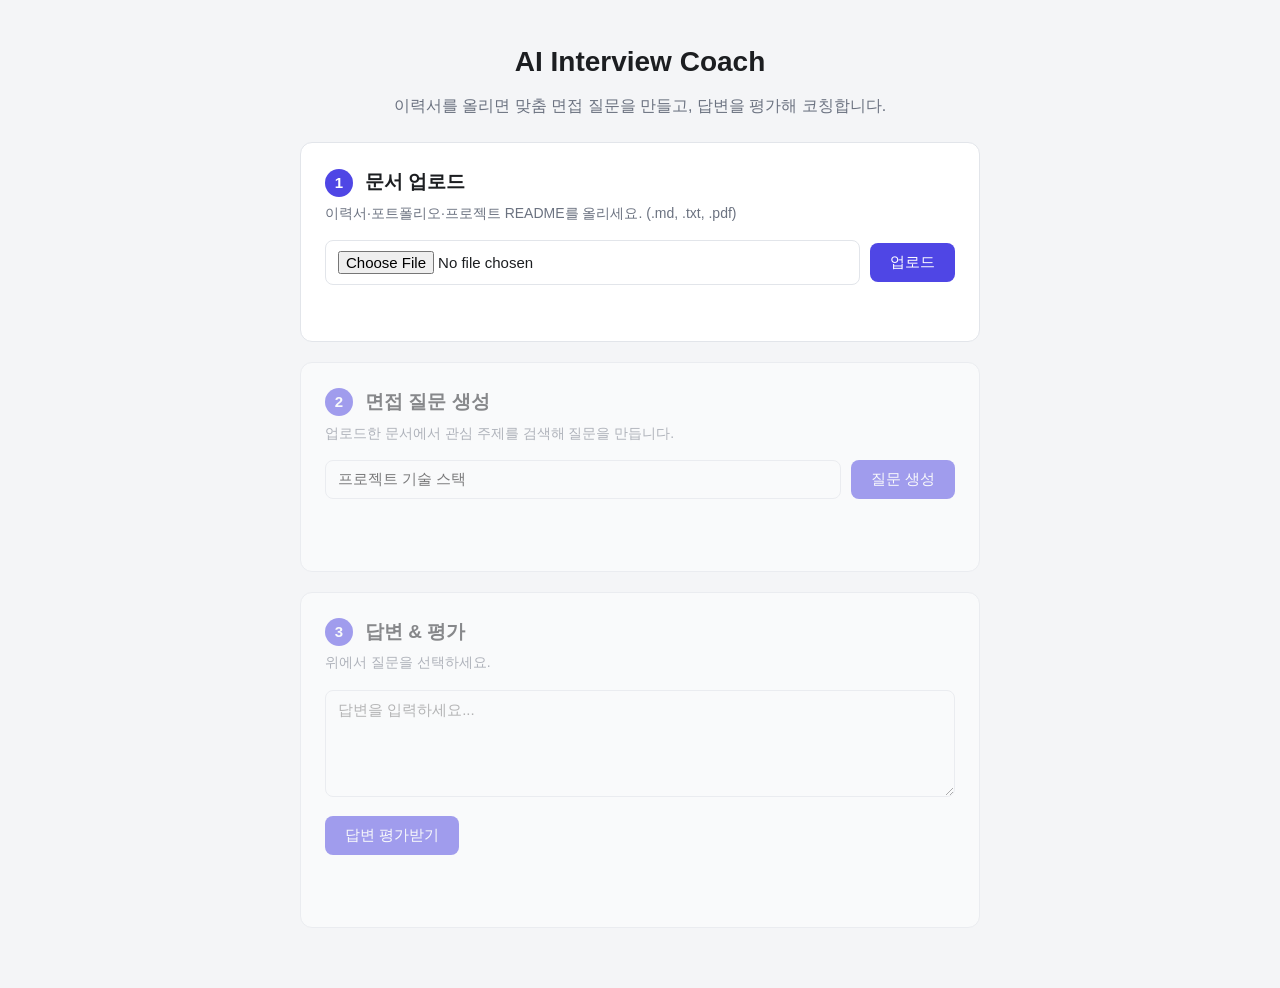
==== static/index.html @ 7821ef69 "feat: 단일 페이지 프론트엔드 추가 (FastAPI 정적 서빙) 순수 HTML/CSS/JS 데모 페이지를 static/에 추가하고, FastAPI가 직접 서빙하도록 구성. 별도" ====
<!DOCTYPE html>
<html lang="ko">
<head>
  <meta charset="UTF-8">
  <meta name="viewport" content="width=device-width, initial-scale=1.0">
  <title>AI Interview Coach</title>
  <link rel="stylesheet" href="/static/style.css">
</head>
<body>
  <header>
    <h1>AI Interview Coach</h1>
    <p class="subtitle">이력서를 올리면 맞춤 면접 질문을 만들고, 답변을 평가해 코칭합니다.</p>
  </header>

  <main>
    <!-- STEP 1: 문서 업로드 -->
    <section class="card" id="step-upload">
      <div class="step-head"><span class="step-num">1</span><h2>문서 업로드</h2></div>
      <p class="hint">이력서·포트폴리오·프로젝트 README를 올리세요. (.md, .txt, .pdf)</p>
      <div class="upload-row">
        <input type="file" id="file-input" accept=".md,.txt,.pdf">
        <button id="upload-btn">업로드</button>
      </div>
      <div class="status" id="upload-status"></div>
    </section>

    <!-- STEP 2: 질문 생성 -->
    <section class="card disabled" id="step-questions">
      <div class="step-head"><span class="step-num">2</span><h2>면접 질문 생성</h2></div>
      <p class="hint">업로드한 문서에서 관심 주제를 검색해 질문을 만듭니다.</p>
      <div class="upload-row">
        <input type="text" id="query-input" placeholder="예: JWT 인증 경험, 프로젝트 트러블슈팅" value="프로젝트 기술 스택">
        <button id="generate-btn">질문 생성</button>
      </div>
      <div class="status" id="generate-status"></div>
      <ul class="question-list" id="question-list"></ul>
    </section>

    <!-- STEP 3: 답변 & 평가 -->
    <section class="card disabled" id="step-answer">
      <div class="step-head"><span class="step-num">3</span><h2>답변 &amp; 평가</h2></div>
      <p class="hint" id="selected-question">위에서 질문을 선택하세요.</p>
      <textarea id="answer-input" placeholder="답변을 입력하세요..." rows="5"></textarea>
      <button id="evaluate-btn">답변 평가받기</button>
      <div class="status" id="evaluate-status"></div>
      <div id="result"></div>
    </section>
  </main>

  <script src="/static/app.js"></script>
</body>
</html>
---- static/style.css ----
:root {
  --bg: #f4f5f7;
  --card-bg: #ffffff;
  --border: #e2e5ea;
  --text: #1c1e21;
  --muted: #6b7280;
  --accent: #4f46e5;
  --accent-hover: #4338ca;
  --good: #059669;
  --mid: #d97706;
  --bad: #dc2626;
  --radius: 12px;
}

* { box-sizing: border-box; }

body {
  margin: 0;
  font-family: -apple-system, BlinkMacSystemFont, "Apple SD Gothic Neo", "Segoe UI", sans-serif;
  background: var(--bg);
  color: var(--text);
  line-height: 1.6;
}

header {
  text-align: center;
  padding: 40px 20px 24px;
}
header h1 { margin: 0; font-size: 28px; }
.subtitle { color: var(--muted); margin: 8px 0 0; }

main {
  max-width: 720px;
  margin: 0 auto;
  padding: 0 20px 60px;
  display: flex;
  flex-direction: column;
  gap: 20px;
}

.card {
  background: var(--card-bg);
  border: 1px solid var(--border);
  border-radius: var(--radius);
  padding: 24px;
  transition: opacity 0.2s;
}
.card.disabled { opacity: 0.5; pointer-events: none; }

.step-head { display: flex; align-items: center; gap: 12px; margin-bottom: 4px; }
.step-num {
  display: inline-flex; align-items: center; justify-content: center;
  width: 28px; height: 28px; border-radius: 50%;
  background: var(--accent); color: #fff; font-weight: 600; font-size: 15px;
}
.step-head h2 { margin: 0; font-size: 19px; }
.hint { color: var(--muted); font-size: 14px; margin: 4px 0 16px; }

.upload-row { display: flex; gap: 10px; align-items: center; }
input[type="text"], input[type="file"], textarea {
  flex: 1; padding: 10px 12px;
  border: 1px solid var(--border); border-radius: 8px;
  font-size: 15px; font-family: inherit; background: #fff;
}
textarea { width: 100%; resize: vertical; margin-bottom: 12px; }

button {
  padding: 10px 20px; border: none; border-radius: 8px;
  background: var(--accent); color: #fff; font-size: 15px; font-weight: 500;
  cursor: pointer; white-space: nowrap; transition: background 0.15s;
}
button:hover { background: var(--accent-hover); }
button:disabled { background: #9ca3af; cursor: not-allowed; }

.status { font-size: 14px; margin-top: 12px; min-height: 20px; }
.status.loading { color: var(--accent); }
.status.error { color: var(--bad); }
.status.success { color: var(--good); }

.question-list { list-style: none; padding: 0; margin: 16px 0 0; }
.question-list li {
  padding: 12px 14px; margin-bottom: 8px;
  border: 1px solid var(--border); border-radius: 8px;
  cursor: pointer; font-size: 15px; transition: border-color 0.15s, background 0.15s;
}
.question-list li:hover { border-color: var(--accent); background: #f5f5ff; }
.question-list li.selected { border-color: var(--accent); background: #eef0ff; font-weight: 500; }

#selected-question.active { color: var(--text); font-weight: 500; }

/* 평가 결과 */
#result { margin-top: 16px; }
.result-box {
  border: 1px solid var(--border); border-radius: 8px;
  padding: 18px; margin-top: 12px;
}
.score-row { display: flex; gap: 12px; margin-bottom: 14px; }
.score-badge {
  padding: 6px 14px; border-radius: 20px; font-size: 14px; font-weight: 600;
}
.score-badge.good { background: #d1fae5; color: var(--good); }
.score-badge.mid  { background: #fef3c7; color: var(--mid); }
.score-badge.bad  { background: #fee2e2; color: var(--bad); }

.result-box h4 { margin: 16px 0 6px; font-size: 15px; }
.result-box ul { margin: 4px 0; padding-left: 20px; }
.result-box p { margin: 4px 0; }

.coaching {
  margin-top: 16px; padding: 16px;
  border-left: 3px solid var(--accent); background: #f8f8ff; border-radius: 0 8px 8px 0;
}
.coaching .tag {
  display: inline-block; font-size: 12px; font-weight: 600;
  color: var(--accent); background: #eef0ff;
  padding: 2px 10px; border-radius: 12px; margin-bottom: 8px;
}
.sources { font-size: 13px; color: var(--muted); margin-top: 14px; }
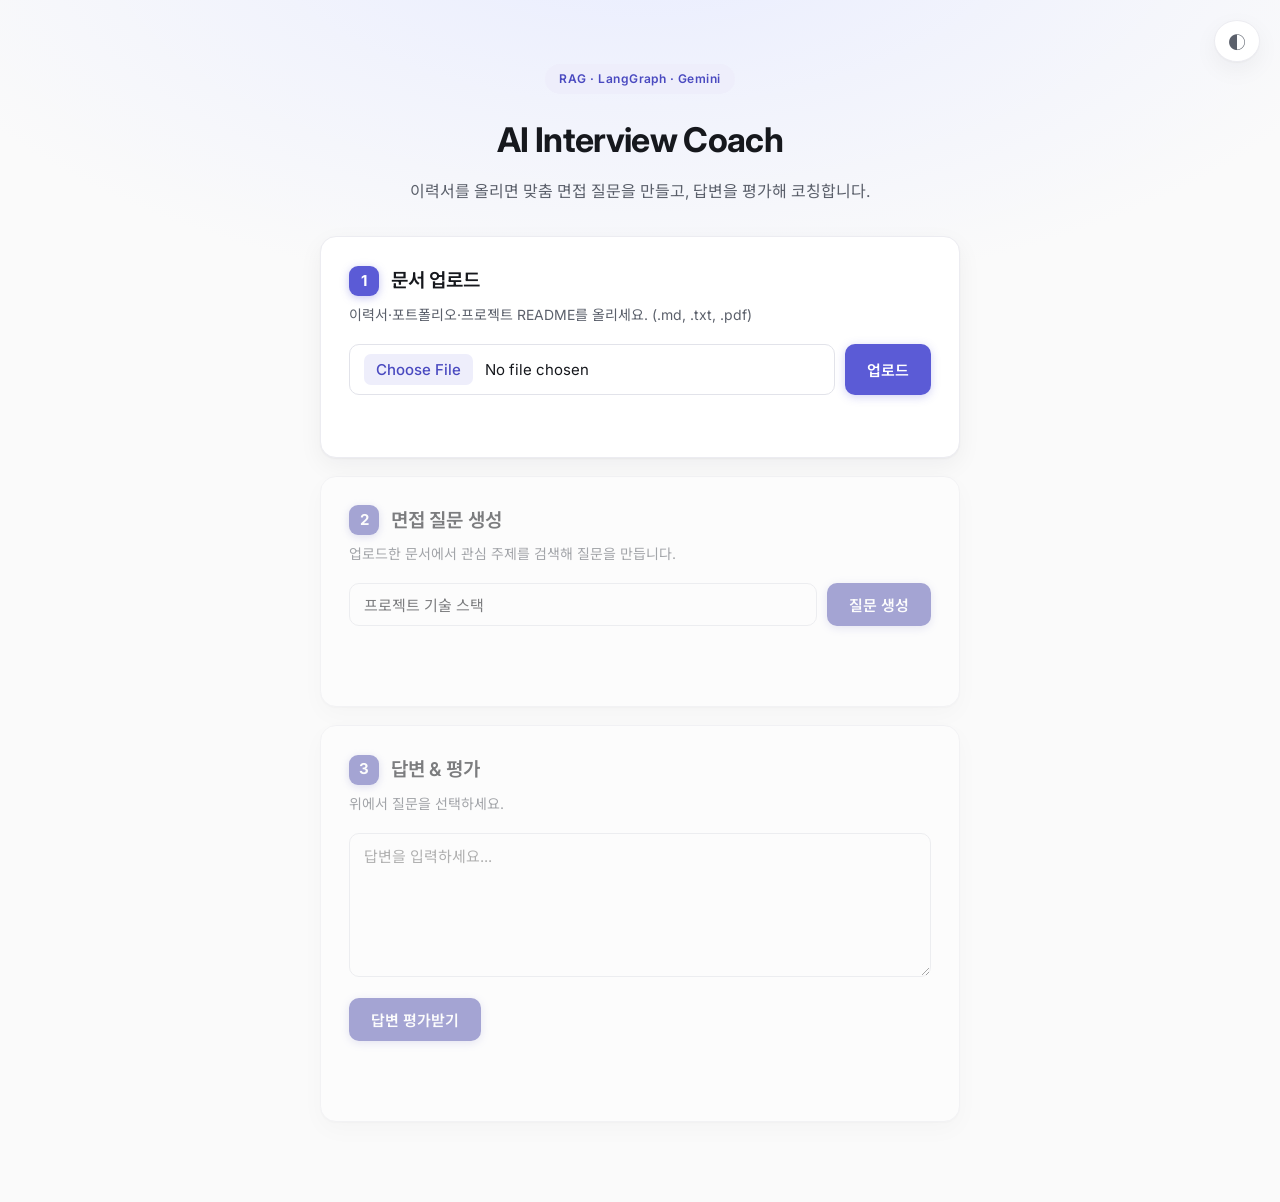
==== commit 80b630cc: "style: 프론트엔드 디자인 개선 (모던 미니멀 + 다크 모드 토글) - CSS 변수 기반 라이트/다크 테마, 우상단 토글 버튼(localStorage에 선택 저장) - Inte" ====
--- a/static/index.html
+++ b/static/index.html
@@ -4,10 +4,18 @@
   <meta charset="UTF-8">
   <meta name="viewport" content="width=device-width, initial-scale=1.0">
   <title>AI Interview Coach</title>
+  <link rel="preconnect" href="https://fonts.googleapis.com">
+  <link rel="preconnect" href="https://fonts.gstatic.com" crossorigin>
+  <link href="https://fonts.googleapis.com/css2?family=Inter:wght@400;500;600;700&family=Noto+Sans+KR:wght@400;500;700&display=swap" rel="stylesheet">
   <link rel="stylesheet" href="/static/style.css">
 </head>
 <body>
+  <button id="theme-toggle" aria-label="테마 전환" title="라이트/다크 전환">
+    <span class="theme-icon">◐</span>
+  </button>
+
   <header>
+    <div class="badge">RAG · LangGraph · Gemini</div>
     <h1>AI Interview Coach</h1>
     <p class="subtitle">이력서를 올리면 맞춤 면접 질문을 만들고, 답변을 평가해 코칭합니다.</p>
   </header>
--- a/static/style.css
+++ b/static/style.css
@@ -1,118 +1,274 @@
+/* ===== 테마 변수 ===== */
 :root {
-  --bg: #f4f5f7;
-  --card-bg: #ffffff;
-  --border: #e2e5ea;
-  --text: #1c1e21;
-  --muted: #6b7280;
-  --accent: #4f46e5;
-  --accent-hover: #4338ca;
-  --good: #059669;
-  --mid: #d97706;
-  --bad: #dc2626;
-  --radius: 12px;
-}
-
+  --bg: #fafafa;
+  --bg-gradient: radial-gradient(1200px 600px at 50% -10%, #e8ecff 0%, transparent 65%);
+  --card: #ffffff;
+  --card-border: #ececf1;
+  --card-shadow: 0 1px 2px rgba(16, 18, 32, 0.04), 0 8px 24px rgba(16, 18, 32, 0.05);
+  --text: #16181d;
+  --text-soft: #5b606b;
+  --text-faint: #9aa0ab;
+  --accent: #5b5bd6;
+  --accent-soft: #eeeefb;
+  --accent-text: #4a4ac0;
+  --field-bg: #ffffff;
+  --field-border: #e2e3ea;
+  --field-focus: #5b5bd6;
+  --good: #0e9f6e; --good-bg: #e7f7f0;
+  --mid:  #c2761a; --mid-bg:  #fdf3e5;
+  --bad:  #d64545; --bad-bg:  #fdecec;
+  --divider: #f0f0f4;
+  --radius: 16px;
+  --radius-sm: 10px;
+}
+
+:root[data-theme="dark"] {
+  --bg: #0e0f14;
+  --bg-gradient: radial-gradient(1200px 600px at 50% -10%, #1a1b3a 0%, transparent 55%);
+  --card: #16171e;
+  --card-border: #262832;
+  --card-shadow: 0 1px 2px rgba(0, 0, 0, 0.3), 0 12px 32px rgba(0, 0, 0, 0.35);
+  --text: #e9eaef;
+  --text-soft: #a2a6b2;
+  --text-faint: #6b6f7c;
+  --accent: #7c7cf0;
+  --accent-soft: #23233a;
+  --accent-text: #a6a6f7;
+  --field-bg: #1c1d26;
+  --field-border: #2e303c;
+  --field-focus: #7c7cf0;
+  --good: #34d399; --good-bg: #0f2a20;
+  --mid:  #f0b357; --mid-bg:  #2c2114;
+  --bad:  #f87171; --bad-bg:  #2c1717;
+  --divider: #22232c;
+}
+
+/* ===== 기본 ===== */
 * { box-sizing: border-box; }
 
+html { background: var(--bg); }
 body {
   margin: 0;
-  font-family: -apple-system, BlinkMacSystemFont, "Apple SD Gothic Neo", "Segoe UI", sans-serif;
-  background: var(--bg);
+  font-family: "Inter", "Noto Sans KR", -apple-system, BlinkMacSystemFont, sans-serif;
+  background-color: var(--bg);
+  background-image: var(--bg-gradient);
+  background-attachment: fixed;
+  background-repeat: no-repeat;
   color: var(--text);
-  line-height: 1.6;
-}
-
+  line-height: 1.65;
+  -webkit-font-smoothing: antialiased;
+  transition: background-color 0.3s, color 0.3s;
+  min-height: 100vh;
+}
+
+/* ===== 테마 토글 ===== */
+#theme-toggle {
+  position: fixed;
+  top: 20px; right: 20px;
+  width: 42px; height: 42px;
+  border-radius: 50%;
+  border: 1px solid var(--card-border);
+  background: var(--card);
+  color: var(--text-soft);
+  font-size: 18px;
+  cursor: pointer;
+  display: flex; align-items: center; justify-content: center;
+  box-shadow: var(--card-shadow);
+  transition: transform 0.15s, color 0.15s;
+  z-index: 10;
+}
+#theme-toggle:hover { transform: scale(1.08); color: var(--accent); }
+
+/* ===== 헤더 ===== */
 header {
   text-align: center;
-  padding: 40px 20px 24px;
-}
-header h1 { margin: 0; font-size: 28px; }
-.subtitle { color: var(--muted); margin: 8px 0 0; }
-
+  padding: 64px 20px 32px;
+}
+.badge {
+  display: inline-block;
+  font-size: 12px; font-weight: 600; letter-spacing: 0.04em;
+  color: var(--accent-text);
+  background: var(--accent-soft);
+  padding: 5px 14px;
+  border-radius: 100px;
+  margin-bottom: 18px;
+}
+header h1 {
+  margin: 0;
+  font-size: 34px;
+  font-weight: 700;
+  letter-spacing: -0.02em;
+}
+.subtitle {
+  color: var(--text-soft);
+  margin: 10px 0 0;
+  font-size: 16px;
+}
+
+/* ===== 레이아웃 ===== */
 main {
-  max-width: 720px;
+  max-width: 680px;
   margin: 0 auto;
-  padding: 0 20px 60px;
+  padding: 0 20px 80px;
   display: flex;
   flex-direction: column;
-  gap: 20px;
-}
-
+  gap: 18px;
+}
+
+/* ===== 카드 ===== */
 .card {
-  background: var(--card-bg);
-  border: 1px solid var(--border);
+  background: var(--card);
+  border: 1px solid var(--card-border);
   border-radius: var(--radius);
-  padding: 24px;
-  transition: opacity 0.2s;
-}
-.card.disabled { opacity: 0.5; pointer-events: none; }
-
-.step-head { display: flex; align-items: center; gap: 12px; margin-bottom: 4px; }
+  padding: 28px;
+  box-shadow: var(--card-shadow);
+  transition: opacity 0.25s, filter 0.25s, transform 0.25s;
+}
+.card.disabled {
+  opacity: 0.55;
+  filter: grayscale(0.3);
+  pointer-events: none;
+}
+
+.step-head { display: flex; align-items: center; gap: 12px; margin-bottom: 6px; }
 .step-num {
   display: inline-flex; align-items: center; justify-content: center;
-  width: 28px; height: 28px; border-radius: 50%;
-  background: var(--accent); color: #fff; font-weight: 600; font-size: 15px;
-}
-.step-head h2 { margin: 0; font-size: 19px; }
-.hint { color: var(--muted); font-size: 14px; margin: 4px 0 16px; }
-
-.upload-row { display: flex; gap: 10px; align-items: center; }
+  width: 30px; height: 30px; border-radius: 9px;
+  background: var(--accent); color: #fff;
+  font-weight: 700; font-size: 15px;
+  box-shadow: 0 2px 8px rgba(91, 91, 214, 0.35);
+}
+.step-head h2 { margin: 0; font-size: 19px; font-weight: 600; letter-spacing: -0.01em; }
+.hint { color: var(--text-soft); font-size: 14px; margin: 6px 0 18px; }
+
+/* ===== 입력 요소 ===== */
+.upload-row { display: flex; gap: 10px; align-items: stretch; }
 input[type="text"], input[type="file"], textarea {
-  flex: 1; padding: 10px 12px;
-  border: 1px solid var(--border); border-radius: 8px;
-  font-size: 15px; font-family: inherit; background: #fff;
-}
-textarea { width: 100%; resize: vertical; margin-bottom: 12px; }
+  flex: 1;
+  padding: 11px 14px;
+  border: 1px solid var(--field-border);
+  border-radius: var(--radius-sm);
+  font-size: 15px; font-family: inherit;
+  background: var(--field-bg);
+  color: var(--text);
+  transition: border-color 0.15s, box-shadow 0.15s;
+}
+input[type="text"]:focus, textarea:focus {
+  outline: none;
+  border-color: var(--field-focus);
+  box-shadow: 0 0 0 3px var(--accent-soft);
+}
+input[type="file"] { padding: 9px 14px; cursor: pointer; }
+input[type="file"]::-webkit-file-upload-button {
+  border: none; background: var(--accent-soft); color: var(--accent-text);
+  padding: 6px 12px; border-radius: 7px; margin-right: 12px;
+  font-weight: 500; cursor: pointer; font-family: inherit;
+}
+textarea { width: 100%; resize: vertical; margin-bottom: 14px; line-height: 1.6; }
 
 button {
-  padding: 10px 20px; border: none; border-radius: 8px;
-  background: var(--accent); color: #fff; font-size: 15px; font-weight: 500;
-  cursor: pointer; white-space: nowrap; transition: background 0.15s;
-}
-button:hover { background: var(--accent-hover); }
-button:disabled { background: #9ca3af; cursor: not-allowed; }
-
-.status { font-size: 14px; margin-top: 12px; min-height: 20px; }
-.status.loading { color: var(--accent); }
+  padding: 11px 22px;
+  border: none; border-radius: var(--radius-sm);
+  background: var(--accent); color: #fff;
+  font-size: 15px; font-weight: 600; font-family: inherit;
+  cursor: pointer; white-space: nowrap;
+  transition: transform 0.12s, box-shadow 0.15s, opacity 0.15s;
+  box-shadow: 0 2px 10px rgba(91, 91, 214, 0.28);
+}
+button:hover { transform: translateY(-1px); box-shadow: 0 4px 16px rgba(91, 91, 214, 0.38); }
+button:active { transform: translateY(0); }
+button:disabled { opacity: 0.5; cursor: not-allowed; transform: none; box-shadow: none; }
+
+/* ===== 상태 메시지 ===== */
+.status { font-size: 14px; margin-top: 14px; min-height: 20px; }
+.status.loading { color: var(--accent-text); }
+.status.loading::before { content: "◌ "; }
 .status.error { color: var(--bad); }
 .status.success { color: var(--good); }
-
-.question-list { list-style: none; padding: 0; margin: 16px 0 0; }
+.status.success::before { content: "✓ "; font-weight: 700; }
+
+/* ===== 질문 리스트 ===== */
+.question-list { list-style: none; padding: 0; margin: 18px 0 0; display: flex; flex-direction: column; gap: 9px; }
 .question-list li {
-  padding: 12px 14px; margin-bottom: 8px;
-  border: 1px solid var(--border); border-radius: 8px;
-  cursor: pointer; font-size: 15px; transition: border-color 0.15s, background 0.15s;
-}
-.question-list li:hover { border-color: var(--accent); background: #f5f5ff; }
-.question-list li.selected { border-color: var(--accent); background: #eef0ff; font-weight: 500; }
+  padding: 14px 16px;
+  border: 1px solid var(--field-border);
+  border-radius: var(--radius-sm);
+  cursor: pointer; font-size: 15px;
+  background: var(--field-bg);
+  transition: border-color 0.15s, background 0.15s, transform 0.12s;
+  position: relative;
+}
+.question-list li:hover { border-color: var(--accent); transform: translateX(2px); }
+.question-list li.selected {
+  border-color: var(--accent);
+  background: var(--accent-soft);
+  font-weight: 500;
+}
+.question-list li.selected::after {
+  content: "선택됨";
+  position: absolute; top: 10px; right: 14px;
+  font-size: 11px; font-weight: 600; color: var(--accent-text);
+}
 
 #selected-question.active { color: var(--text); font-weight: 500; }
 
-/* 평가 결과 */
-#result { margin-top: 16px; }
+/* ===== 평가 결과 ===== */
+#result { margin-top: 18px; }
 .result-box {
-  border: 1px solid var(--border); border-radius: 8px;
-  padding: 18px; margin-top: 12px;
-}
-.score-row { display: flex; gap: 12px; margin-bottom: 14px; }
+  border: 1px solid var(--divider);
+  border-radius: var(--radius-sm);
+  padding: 22px;
+  margin-top: 12px;
+  background: var(--field-bg);
+  animation: fadeUp 0.35s ease;
+}
+@keyframes fadeUp { from { opacity: 0; transform: translateY(8px); } to { opacity: 1; transform: translateY(0); } }
+
+.score-row { display: flex; gap: 10px; margin-bottom: 16px; flex-wrap: wrap; }
 .score-badge {
-  padding: 6px 14px; border-radius: 20px; font-size: 14px; font-weight: 600;
-}
-.score-badge.good { background: #d1fae5; color: var(--good); }
-.score-badge.mid  { background: #fef3c7; color: var(--mid); }
-.score-badge.bad  { background: #fee2e2; color: var(--bad); }
-
-.result-box h4 { margin: 16px 0 6px; font-size: 15px; }
+  padding: 7px 15px; border-radius: 100px;
+  font-size: 13px; font-weight: 600;
+  display: inline-flex; align-items: center; gap: 6px;
+}
+.score-badge.good { background: var(--good-bg); color: var(--good); }
+.score-badge.mid  { background: var(--mid-bg);  color: var(--mid); }
+.score-badge.bad  { background: var(--bad-bg);  color: var(--bad); }
+
+.result-box h4 {
+  margin: 18px 0 6px; font-size: 14px; font-weight: 600;
+  color: var(--text-soft); letter-spacing: 0.01em;
+}
 .result-box ul { margin: 4px 0; padding-left: 20px; }
+.result-box ul li { margin-bottom: 3px; }
 .result-box p { margin: 4px 0; }
 
+/* ===== 코칭 블록 (점수 구간별) ===== */
 .coaching {
-  margin-top: 16px; padding: 16px;
-  border-left: 3px solid var(--accent); background: #f8f8ff; border-radius: 0 8px 8px 0;
+  margin-top: 20px; padding: 18px 20px;
+  border-radius: var(--radius-sm);
+  background: var(--accent-soft);
+  border: 1px solid transparent;
 }
 .coaching .tag {
-  display: inline-block; font-size: 12px; font-weight: 600;
-  color: var(--accent); background: #eef0ff;
-  padding: 2px 10px; border-radius: 12px; margin-bottom: 8px;
-}
-.sources { font-size: 13px; color: var(--muted); margin-top: 14px; }
+  display: inline-block;
+  font-size: 12px; font-weight: 700; letter-spacing: 0.02em;
+  color: #fff; background: var(--accent);
+  padding: 4px 12px; border-radius: 100px; margin-bottom: 12px;
+}
+.coaching h4 { color: var(--text); margin-top: 14px; }
+.coaching h4:first-of-type { margin-top: 0; }
+
+.sources {
+  font-size: 13px; color: var(--text-faint);
+  margin-top: 18px; padding-top: 14px;
+  border-top: 1px solid var(--divider);
+}
+
+/* ===== 반응형 ===== */
+@media (max-width: 560px) {
+  header { padding: 48px 20px 24px; }
+  header h1 { font-size: 27px; }
+  .card { padding: 22px; }
+  .upload-row { flex-direction: column; }
+  button { width: 100%; }
+}
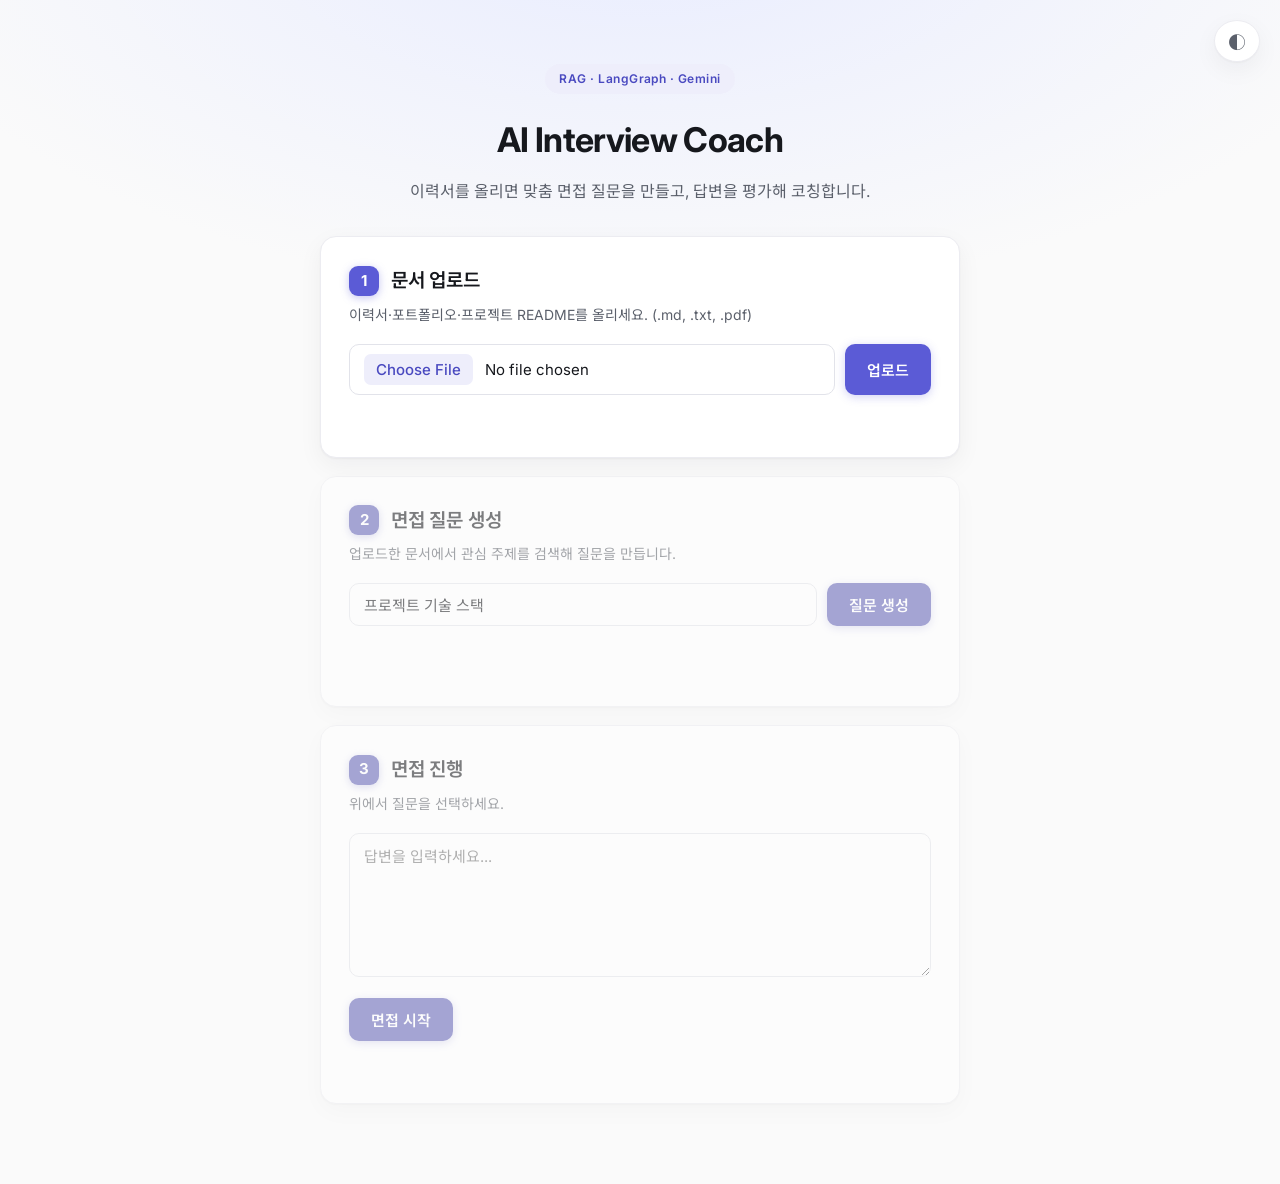
==== commit b92f377f: "feat: 프론트엔드를 멀티턴 대화형으로 개편 STEP 3을 단발 평가에서 턴이 쌓이는 타임라인으로 재설계하고, /interview/start, /interview/answer를 " ====
--- a/static/index.html
+++ b/static/index.html
@@ -44,14 +44,33 @@
       <ul class="question-list" id="question-list"></ul>
     </section>
 
-    <!-- STEP 3: 답변 & 평가 -->
-    <section class="card disabled" id="step-answer">
-      <div class="step-head"><span class="step-num">3</span><h2>답변 &amp; 평가</h2></div>
-      <p class="hint" id="selected-question">위에서 질문을 선택하세요.</p>
-      <textarea id="answer-input" placeholder="답변을 입력하세요..." rows="5"></textarea>
-      <button id="evaluate-btn">답변 평가받기</button>
-      <div class="status" id="evaluate-status"></div>
-      <div id="result"></div>
+    <!-- STEP 3: 멀티턴 면접 -->
+    <section class="card disabled" id="step-interview">
+      <div class="step-head">
+        <span class="step-num">3</span>
+        <h2>면접 진행</h2>
+        <span class="turn-badge" id="turn-badge" hidden></span>
+      </div>
+      <p class="hint" id="interview-hint">위에서 질문을 선택하세요.</p>
+
+      <!-- 턴이 쌓이는 대화 타임라인 -->
+      <div id="timeline"></div>
+
+      <!-- 현재 답해야 할 질문 (세션 진행 중에만 보임) -->
+      <div class="current-question" id="current-question" hidden></div>
+
+      <div id="answer-area">
+        <textarea id="answer-input" placeholder="답변을 입력하세요..." rows="5"></textarea>
+        <button id="submit-btn">면접 시작</button>
+      </div>
+
+      <div class="status" id="interview-status"></div>
+
+      <!-- 세션 종료 안내 -->
+      <div class="session-end" id="session-end" hidden>
+        <p id="end-message"></p>
+        <button id="restart-btn">다른 질문으로 다시 시작</button>
+      </div>
     </section>
   </main>
 
--- a/static/style.css
+++ b/static/style.css
@@ -190,7 +190,7 @@
 /* ===== 질문 리스트 ===== */
 .question-list { list-style: none; padding: 0; margin: 18px 0 0; display: flex; flex-direction: column; gap: 9px; }
 .question-list li {
-  padding: 14px 16px;
+  padding: 14px 16px 14px 44px;   /* 왼쪽 여백: 선택 체크 아이콘 자리 */
   border: 1px solid var(--field-border);
   border-radius: var(--radius-sm);
   cursor: pointer; font-size: 15px;
@@ -198,30 +198,117 @@
   transition: border-color 0.15s, background 0.15s, transform 0.12s;
   position: relative;
 }
+.question-list li::before {
+  /* 평소엔 옅은 원, 선택 시 체크로 바뀜. 텍스트 왼쪽 고정 위치라 겹치지 않음 */
+  content: "";
+  position: absolute; left: 15px; top: 15px;
+  width: 18px; height: 18px; border-radius: 50%;
+  border: 1.5px solid var(--field-border);
+  transition: all 0.15s;
+}
 .question-list li:hover { border-color: var(--accent); transform: translateX(2px); }
+.question-list li:hover::before { border-color: var(--accent); }
 .question-list li.selected {
   border-color: var(--accent);
   background: var(--accent-soft);
   font-weight: 500;
 }
-.question-list li.selected::after {
-  content: "선택됨";
-  position: absolute; top: 10px; right: 14px;
-  font-size: 11px; font-weight: 600; color: var(--accent-text);
-}
-
-#selected-question.active { color: var(--text); font-weight: 500; }
-
-/* ===== 평가 결과 ===== */
-#result { margin-top: 18px; }
-.result-box {
+.question-list li.selected::before {
+  content: "✓";
+  border-color: var(--accent);
+  background: var(--accent);
+  color: #fff;
+  font-size: 12px; font-weight: 700;
+  display: flex; align-items: center; justify-content: center;
+  line-height: 1;
+}
+
+/* ===== 멀티턴 면접 ===== */
+.step-head .turn-badge {
+  margin-left: auto;
+  font-size: 12px; font-weight: 600;
+  color: var(--accent-text); background: var(--accent-soft);
+  padding: 4px 12px; border-radius: 100px;
+}
+
+/* 지금 답해야 할 질문 */
+.current-question {
+  margin: 18px 0 14px;
+  padding: 16px 18px;
+  border-radius: var(--radius-sm);
+  background: var(--accent-soft);
+  border-left: 3px solid var(--accent);
+}
+.current-question .q-label {
+  display: inline-block;
+  font-size: 11px; font-weight: 700; letter-spacing: 0.03em;
+  color: var(--accent-text);
+  margin-bottom: 6px;
+}
+.current-question p { margin: 0; font-size: 15px; font-weight: 500; }
+
+/* 턴이 쌓이는 타임라인 */
+#timeline { margin-top: 18px; }
+.turn {
+  position: relative;
   border: 1px solid var(--divider);
   border-radius: var(--radius-sm);
-  padding: 22px;
-  margin-top: 12px;
+  padding: 18px 20px;
+  margin-bottom: 14px;
   background: var(--field-bg);
   animation: fadeUp 0.35s ease;
 }
+.turn-head {
+  display: flex; align-items: center; gap: 10px;
+  flex-wrap: wrap;
+  margin-bottom: 14px;
+  padding-bottom: 12px;
+  border-bottom: 1px solid var(--divider);
+}
+.turn-no {
+  font-size: 13px; font-weight: 700;
+  color: var(--text-soft);
+}
+.turn-head .score-row { margin: 0 0 0 auto; }
+
+/* 질문/답변 말풍선 */
+.bubble {
+  padding: 12px 14px;
+  border-radius: var(--radius-sm);
+  margin-bottom: 9px;
+}
+.bubble-label {
+  display: block;
+  font-size: 11px; font-weight: 700; letter-spacing: 0.03em;
+  color: var(--text-faint);
+  margin-bottom: 4px;
+}
+.bubble p { margin: 0; font-size: 14px; }
+.bubble.q { background: var(--accent-soft); }
+.bubble.a { background: var(--bg); border: 1px solid var(--field-border); }
+
+.turn-result { margin-top: 14px; }
+.turn-result h4 {
+  margin: 14px 0 5px; font-size: 13px; font-weight: 600;
+  color: var(--text-soft);
+}
+.turn-result ul { margin: 4px 0; padding-left: 20px; font-size: 14px; }
+.turn-result ul li { margin-bottom: 3px; }
+.turn-result > p { margin: 4px 0; font-size: 14px; }
+
+/* 세션 종료 안내 */
+.session-end {
+  margin-top: 18px; padding: 20px;
+  border-radius: var(--radius-sm);
+  background: var(--good-bg);
+  text-align: center;
+}
+.session-end p {
+  margin: 0 0 14px;
+  color: var(--good); font-weight: 600; font-size: 15px;
+}
+
+/* 턴 카드가 나타날 때 쓰는 애니메이션 */
 @keyframes fadeUp { from { opacity: 0; transform: translateY(8px); } to { opacity: 1; transform: translateY(0); } }
 
 .score-row { display: flex; gap: 10px; margin-bottom: 16px; flex-wrap: wrap; }
@@ -233,14 +320,6 @@
 .score-badge.good { background: var(--good-bg); color: var(--good); }
 .score-badge.mid  { background: var(--mid-bg);  color: var(--mid); }
 .score-badge.bad  { background: var(--bad-bg);  color: var(--bad); }
-
-.result-box h4 {
-  margin: 18px 0 6px; font-size: 14px; font-weight: 600;
-  color: var(--text-soft); letter-spacing: 0.01em;
-}
-.result-box ul { margin: 4px 0; padding-left: 20px; }
-.result-box ul li { margin-bottom: 3px; }
-.result-box p { margin: 4px 0; }
 
 /* ===== 코칭 블록 (점수 구간별) ===== */
 .coaching {
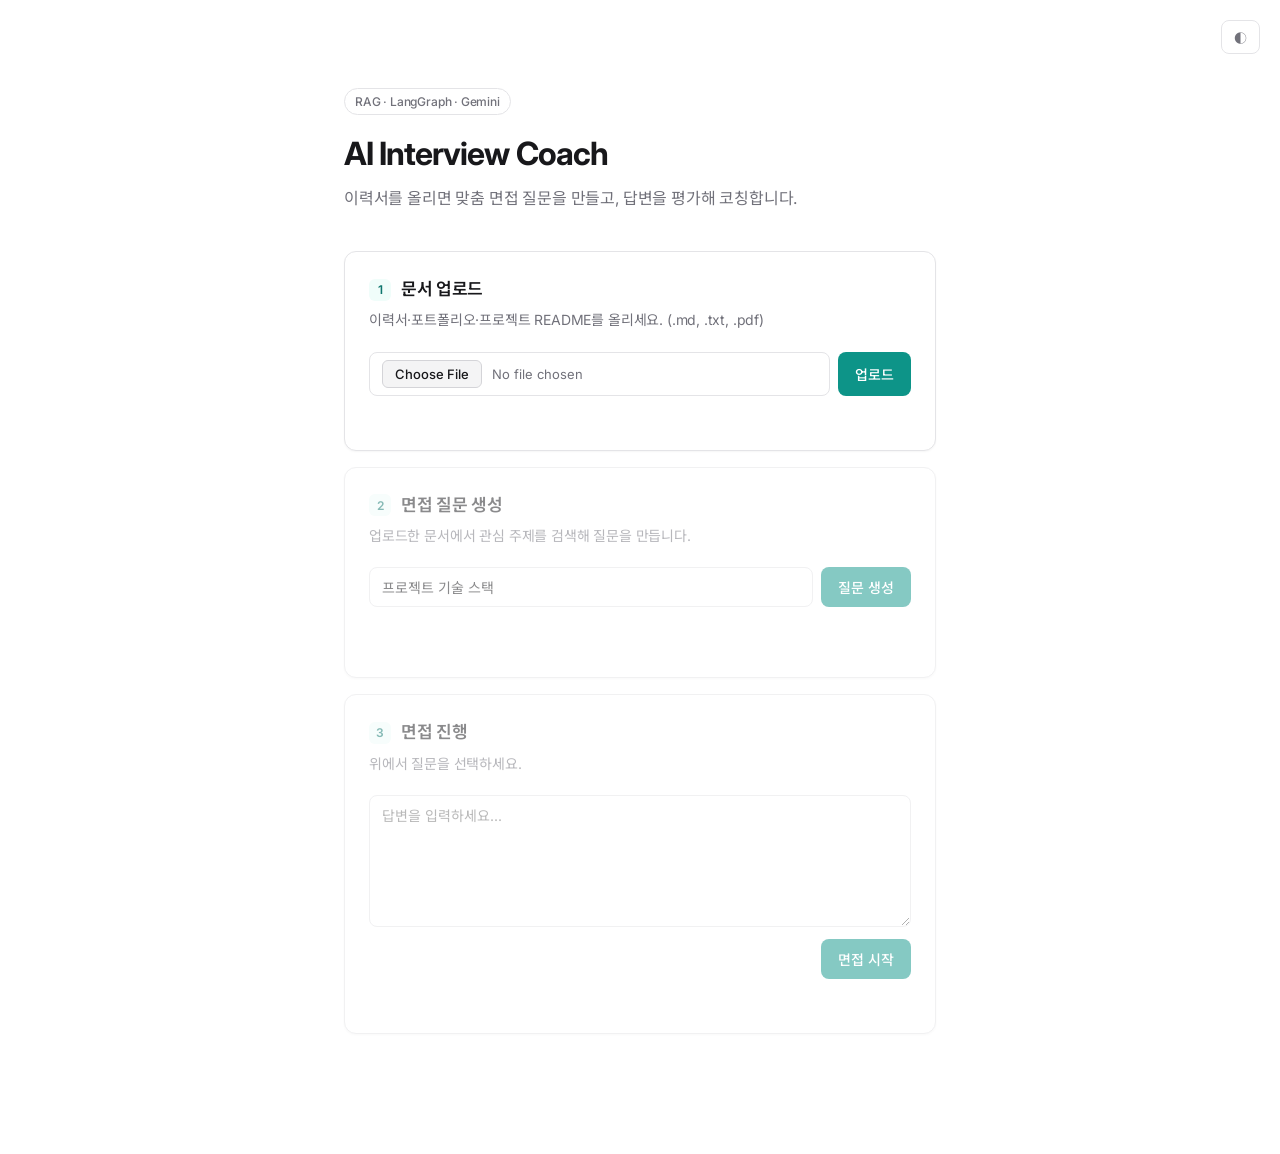
==== commit 6e35467b: "style: 프론트엔드를 미니멀 디자인으로 개편 애플·노션·깃허브·토스처럼 색을 아끼고 여백·타이포·경계선으로 위계를 만드는 방향으로 재작성했다.  - 배경 그라데이션과 컬러 그림" ====
--- a/static/index.html
+++ b/static/index.html
@@ -10,9 +10,9 @@
   <link rel="stylesheet" href="/static/style.css">
 </head>
 <body>
-  <button id="theme-toggle" aria-label="테마 전환" title="라이트/다크 전환">
-    <span class="theme-icon">◐</span>
-  </button>
+  <div class="toggles">
+    <button id="theme-toggle" aria-label="테마 전환" title="라이트/다크 전환">◐</button>
+  </div>
 
   <header>
     <div class="badge">RAG · LangGraph · Gemini</div>
--- a/static/style.css
+++ b/static/style.css
@@ -1,353 +1,413 @@
-/* ===== 테마 변수 ===== */
+/* ===== 테마 변수 =====
+   무채색으로 위계를 만들고, 포인트색(틸)은 조작할 수 있는 곳과
+   상태 표시에만 쓴다.
+
+   무채색 안(neutral)도 비교용으로 정의를 남겨뒀다.
+   `<html data-accent="neutral">`로 두면 검정 액센트로 바뀐다. */
+
 :root {
-  --bg: #fafafa;
-  --bg-gradient: radial-gradient(1200px 600px at 50% -10%, #e8ecff 0%, transparent 65%);
+  /* 무채색 위계 (light) */
+  --bg: #ffffff;
+  --surface: #fafafa;
   --card: #ffffff;
-  --card-border: #ececf1;
-  --card-shadow: 0 1px 2px rgba(16, 18, 32, 0.04), 0 8px 24px rgba(16, 18, 32, 0.05);
-  --text: #16181d;
-  --text-soft: #5b606b;
-  --text-faint: #9aa0ab;
-  --accent: #5b5bd6;
-  --accent-soft: #eeeefb;
-  --accent-text: #4a4ac0;
-  --field-bg: #ffffff;
-  --field-border: #e2e3ea;
-  --field-focus: #5b5bd6;
-  --good: #0e9f6e; --good-bg: #e7f7f0;
-  --mid:  #c2761a; --mid-bg:  #fdf3e5;
-  --bad:  #d64545; --bad-bg:  #fdecec;
-  --divider: #f0f0f4;
-  --radius: 16px;
-  --radius-sm: 10px;
+  --border: #e4e4e7;
+  --border-strong: #d4d4d8;
+  --text: #18181b;
+  --text-soft: #71717a;
+  --text-faint: #a1a1aa;
+
+  /* 포인트색 */
+  --accent: #0d9488;
+  --accent-fg: #ffffff;        /* 액센트 배경 위에 올라가는 글자색 */
+  --accent-soft: #f0fdfa;
+  --accent-text: #0f766e;
+
+  /* 보조 버튼용 회색. 입력창 배경과 구분되도록 한 단계 어둡다 */
+  --subtle-bg: #f4f4f5;
+
+  /* 점수 뱃지. 화면에서 유일하게 색이 살아있는 자리 */
+  --good: #15803d; --good-bg: #f0fdf4; --good-border: #bbf7d0;
+  --mid:  #b45309; --mid-bg:  #fffbeb; --mid-border:  #fde68a;
+  --bad:  #b91c1c; --bad-bg:  #fef2f2; --bad-border:  #fecaca;
+
+  --radius: 12px;
+  --radius-sm: 8px;
+  /* 그림자는 거의 쓰지 않는다. 경계는 border가 만든다 */
+  --shadow: 0 1px 2px rgba(0, 0, 0, 0.04);
+}
+
+/* 비교용 무채색 안 */
+:root[data-accent="neutral"] {
+  --accent: #18181b;
+  --accent-fg: #ffffff;
+  --accent-soft: #f4f4f5;
+  --accent-text: #18181b;
 }
 
 :root[data-theme="dark"] {
-  --bg: #0e0f14;
-  --bg-gradient: radial-gradient(1200px 600px at 50% -10%, #1a1b3a 0%, transparent 55%);
-  --card: #16171e;
-  --card-border: #262832;
-  --card-shadow: 0 1px 2px rgba(0, 0, 0, 0.3), 0 12px 32px rgba(0, 0, 0, 0.35);
-  --text: #e9eaef;
-  --text-soft: #a2a6b2;
-  --text-faint: #6b6f7c;
-  --accent: #7c7cf0;
-  --accent-soft: #23233a;
-  --accent-text: #a6a6f7;
-  --field-bg: #1c1d26;
-  --field-border: #2e303c;
-  --field-focus: #7c7cf0;
-  --good: #34d399; --good-bg: #0f2a20;
-  --mid:  #f0b357; --mid-bg:  #2c2114;
-  --bad:  #f87171; --bad-bg:  #2c1717;
-  --divider: #22232c;
+  --bg: #09090b;
+  --surface: #18181b;
+  --card: #18181b;
+  --border: #27272a;
+  --border-strong: #3f3f46;
+  --text: #fafafa;
+  --text-soft: #a1a1aa;
+  --text-faint: #71717a;
+
+  /* 어두운 배경에서는 밝은 틸이라야 대비가 선다 */
+  --accent: #2dd4bf;
+  --accent-fg: #06201c;
+  --accent-soft: #133b36;
+  --accent-text: #5eead4;
+
+  --subtle-bg: #27272a;
+
+  --good: #4ade80; --good-bg: #14261a; --good-border: #1c4529;
+  --mid:  #fbbf24; --mid-bg:  #271d0d; --mid-border:  #4a3410;
+  --bad:  #f87171; --bad-bg:  #2a1515; --bad-border:  #4c1d1d;
+
+  --shadow: none;
+}
+
+/* 다크에서 무채색 안은 흰 버튼 + 검은 글씨로 뒤집힌다 */
+:root[data-theme="dark"][data-accent="neutral"] {
+  --accent: #fafafa;
+  --accent-fg: #18181b;
+  --accent-soft: #27272a;
+  --accent-text: #fafafa;
 }
 
 /* ===== 기본 ===== */
 * { box-sizing: border-box; }
+
+/* hidden 속성은 브라우저 기본 스타일의 display:none으로 동작하는데,
+   CSS에서 display를 명시한 요소(예: display:flex)에서는 그 규칙이 우선해
+   hidden이 무시된다. 숨김은 항상 이기도록 못박는다 */
+[hidden] { display: none !important; }
 
 html { background: var(--bg); }
 body {
   margin: 0;
   font-family: "Inter", "Noto Sans KR", -apple-system, BlinkMacSystemFont, sans-serif;
   background-color: var(--bg);
-  background-image: var(--bg-gradient);
-  background-attachment: fixed;
-  background-repeat: no-repeat;
   color: var(--text);
-  line-height: 1.65;
+  line-height: 1.6;
   -webkit-font-smoothing: antialiased;
-  transition: background-color 0.3s, color 0.3s;
+  letter-spacing: -0.011em;
   min-height: 100vh;
 }
 
-/* ===== 테마 토글 ===== */
-#theme-toggle {
+/* ===== 상단 토글 ===== */
+.toggles {
   position: fixed;
   top: 20px; right: 20px;
-  width: 42px; height: 42px;
-  border-radius: 50%;
-  border: 1px solid var(--card-border);
+  display: flex; gap: 8px;
+  z-index: 10;
+}
+.toggles button {
+  height: 34px;
+  padding: 0 12px;
+  border-radius: var(--radius-sm);
+  border: 1px solid var(--border);
   background: var(--card);
   color: var(--text-soft);
-  font-size: 18px;
+  font-size: 13px; font-weight: 500; font-family: inherit;
   cursor: pointer;
-  display: flex; align-items: center; justify-content: center;
-  box-shadow: var(--card-shadow);
-  transition: transform 0.15s, color 0.15s;
-  z-index: 10;
-}
-#theme-toggle:hover { transform: scale(1.08); color: var(--accent); }
+  display: flex; align-items: center; gap: 6px;
+  transition: color 0.12s, border-color 0.12s;
+}
+.toggles button:hover { color: var(--text); border-color: var(--border-strong); }
+.swatch {
+  width: 10px; height: 10px; border-radius: 50%;
+  background: var(--accent);
+  border: 1px solid var(--border);
+}
 
 /* ===== 헤더 ===== */
 header {
-  text-align: center;
-  padding: 64px 20px 32px;
+  max-width: 640px;
+  margin: 0 auto;
+  padding: 88px 24px 40px;
 }
 .badge {
   display: inline-block;
-  font-size: 12px; font-weight: 600; letter-spacing: 0.04em;
-  color: var(--accent-text);
-  background: var(--accent-soft);
-  padding: 5px 14px;
+  font-size: 12px; font-weight: 500;
+  color: var(--text-soft);
+  border: 1px solid var(--border);
+  padding: 3px 10px;
   border-radius: 100px;
-  margin-bottom: 18px;
+  margin-bottom: 20px;
 }
 header h1 {
   margin: 0;
-  font-size: 34px;
+  font-size: 32px;
   font-weight: 700;
-  letter-spacing: -0.02em;
+  letter-spacing: -0.03em;
+  line-height: 1.2;
 }
 .subtitle {
   color: var(--text-soft);
-  margin: 10px 0 0;
+  margin: 12px 0 0;
   font-size: 16px;
 }
 
 /* ===== 레이아웃 ===== */
 main {
-  max-width: 680px;
+  max-width: 640px;
   margin: 0 auto;
-  padding: 0 20px 80px;
+  padding: 0 24px 120px;
   display: flex;
   flex-direction: column;
-  gap: 18px;
+  gap: 16px;
 }
 
 /* ===== 카드 ===== */
 .card {
   background: var(--card);
-  border: 1px solid var(--card-border);
+  border: 1px solid var(--border);
   border-radius: var(--radius);
-  padding: 28px;
-  box-shadow: var(--card-shadow);
-  transition: opacity 0.25s, filter 0.25s, transform 0.25s;
+  padding: 24px;
+  box-shadow: var(--shadow);
+  transition: opacity 0.2s;
 }
 .card.disabled {
-  opacity: 0.55;
-  filter: grayscale(0.3);
+  opacity: 0.5;
   pointer-events: none;
 }
 
-.step-head { display: flex; align-items: center; gap: 12px; margin-bottom: 6px; }
+.step-head { display: flex; align-items: center; gap: 10px; margin-bottom: 4px; }
 .step-num {
   display: inline-flex; align-items: center; justify-content: center;
-  width: 30px; height: 30px; border-radius: 9px;
-  background: var(--accent); color: #fff;
-  font-weight: 700; font-size: 15px;
-  box-shadow: 0 2px 8px rgba(91, 91, 214, 0.35);
-}
-.step-head h2 { margin: 0; font-size: 19px; font-weight: 600; letter-spacing: -0.01em; }
-.hint { color: var(--text-soft); font-size: 14px; margin: 6px 0 18px; }
+  width: 22px; height: 22px; border-radius: 6px;
+  background: var(--accent-soft); color: var(--accent-text);
+  font-weight: 600; font-size: 12px;
+}
+.step-head h2 {
+  margin: 0; font-size: 17px; font-weight: 600;
+  letter-spacing: -0.02em;
+}
+.hint { color: var(--text-soft); font-size: 14px; margin: 6px 0 20px; }
 
 /* ===== 입력 요소 ===== */
-.upload-row { display: flex; gap: 10px; align-items: stretch; }
+.upload-row { display: flex; gap: 8px; align-items: stretch; }
 input[type="text"], input[type="file"], textarea {
   flex: 1;
-  padding: 11px 14px;
-  border: 1px solid var(--field-border);
-  border-radius: var(--radius-sm);
-  font-size: 15px; font-family: inherit;
-  background: var(--field-bg);
+  padding: 9px 12px;
+  border: 1px solid var(--border);
+  border-radius: var(--radius-sm);
+  font-size: 14px; font-family: inherit;
+  background: var(--bg);
   color: var(--text);
-  transition: border-color 0.15s, box-shadow 0.15s;
+  transition: border-color 0.12s;
 }
 input[type="text"]:focus, textarea:focus {
   outline: none;
-  border-color: var(--field-focus);
-  box-shadow: 0 0 0 3px var(--accent-soft);
-}
-input[type="file"] { padding: 9px 14px; cursor: pointer; }
+  border-color: var(--text-faint);
+}
+input[type="file"] { padding: 7px 12px; cursor: pointer; font-size: 13px; color: var(--text-soft); }
+/* 입력창과 같은 흰색이면 버튼인지 안 보인다. 한 단계 어두운 회색으로 구분한다
+   (포인트색은 주요 액션에만 쓰고, 파일 선택 같은 보조 동작에는 쓰지 않는다) */
 input[type="file"]::-webkit-file-upload-button {
-  border: none; background: var(--accent-soft); color: var(--accent-text);
-  padding: 6px 12px; border-radius: 7px; margin-right: 12px;
-  font-weight: 500; cursor: pointer; font-family: inherit;
-}
-textarea { width: 100%; resize: vertical; margin-bottom: 14px; line-height: 1.6; }
+  border: 1px solid var(--border-strong); background: var(--subtle-bg); color: var(--text);
+  padding: 5px 12px; border-radius: 6px; margin-right: 10px;
+  font-weight: 500; cursor: pointer; font-family: inherit; font-size: 13px;
+  transition: background 0.12s;
+}
+input[type="file"]::-webkit-file-upload-button:hover { background: var(--border); }
+textarea { width: 100%; resize: vertical; margin-bottom: 12px; line-height: 1.6; }
+
+/* 답변 제출 버튼은 입력창 오른쪽 아래에 둔다.
+   글을 다 쓰고 시선이 끝나는 자리라 다음 동작을 찾기 쉽다 */
+#answer-area { display: flex; flex-direction: column; align-items: flex-end; }
+#answer-area textarea { width: 100%; }
 
 button {
-  padding: 11px 22px;
-  border: none; border-radius: var(--radius-sm);
-  background: var(--accent); color: #fff;
-  font-size: 15px; font-weight: 600; font-family: inherit;
+  padding: 9px 16px;
+  border: 1px solid transparent;
+  border-radius: var(--radius-sm);
+  background: var(--accent); color: var(--accent-fg);
+  font-size: 14px; font-weight: 500; font-family: inherit;
   cursor: pointer; white-space: nowrap;
-  transition: transform 0.12s, box-shadow 0.15s, opacity 0.15s;
-  box-shadow: 0 2px 10px rgba(91, 91, 214, 0.28);
-}
-button:hover { transform: translateY(-1px); box-shadow: 0 4px 16px rgba(91, 91, 214, 0.38); }
-button:active { transform: translateY(0); }
-button:disabled { opacity: 0.5; cursor: not-allowed; transform: none; box-shadow: none; }
+  transition: opacity 0.12s;
+}
+button:hover { opacity: 0.85; }
+button:disabled { opacity: 0.4; cursor: not-allowed; }
 
 /* ===== 상태 메시지 ===== */
-.status { font-size: 14px; margin-top: 14px; min-height: 20px; }
-.status.loading { color: var(--accent-text); }
-.status.loading::before { content: "◌ "; }
-.status.error { color: var(--bad); }
-.status.success { color: var(--good); }
-.status.success::before { content: "✓ "; font-weight: 700; }
+.status { font-size: 13px; margin-top: 12px; min-height: 18px; color: var(--text-soft); }
+.status.loading { color: var(--text-soft); }
+.status.error { color: var(--bad); font-weight: 500; }
+/* 완료 메시지는 그냥 지나치기 쉬워 포인트색과 체크 표시로 눈에 띄게 한다 */
+.status.success { color: var(--accent-text); }
+.status.success::before { content: "✓"; margin-right: 5px; font-weight: 700; }
+/* 핵심 문구(예: "업로드 완료:")만 굵게. 파일명·수치는 보통 굵기로 둔다 */
+.status strong { font-weight: 700; }
 
 /* ===== 질문 리스트 ===== */
-.question-list { list-style: none; padding: 0; margin: 18px 0 0; display: flex; flex-direction: column; gap: 9px; }
+.question-list { list-style: none; padding: 0; margin: 16px 0 0; display: flex; flex-direction: column; gap: 6px; }
 .question-list li {
-  padding: 14px 16px 14px 44px;   /* 왼쪽 여백: 선택 체크 아이콘 자리 */
-  border: 1px solid var(--field-border);
-  border-radius: var(--radius-sm);
-  cursor: pointer; font-size: 15px;
-  background: var(--field-bg);
-  transition: border-color 0.15s, background 0.15s, transform 0.12s;
-  position: relative;
-}
-.question-list li::before {
-  /* 평소엔 옅은 원, 선택 시 체크로 바뀜. 텍스트 왼쪽 고정 위치라 겹치지 않음 */
-  content: "";
-  position: absolute; left: 15px; top: 15px;
-  width: 18px; height: 18px; border-radius: 50%;
-  border: 1.5px solid var(--field-border);
-  transition: all 0.15s;
-}
-.question-list li:hover { border-color: var(--accent); transform: translateX(2px); }
-.question-list li:hover::before { border-color: var(--accent); }
+  padding: 12px 14px;
+  /* 왼쪽만 굵게 두되, 선택 전에도 보이도록 회색을 준다.
+     transparent로 두면 그 변만 선이 사라진 것처럼 보인다 */
+  border: 1px solid var(--border);
+  border-left: 3px solid var(--border-strong);
+  border-radius: var(--radius-sm);
+  cursor: pointer; font-size: 14px;
+  color: var(--text-soft);
+  transition: border-color 0.12s, color 0.12s, background 0.12s;
+}
+.question-list li:hover {
+  border-color: var(--border-strong);
+  border-left-color: var(--accent);
+  color: var(--text);
+}
 .question-list li.selected {
-  border-color: var(--accent);
+  border-color: var(--border);
+  border-left-color: var(--accent);
   background: var(--accent-soft);
+  color: var(--text);
   font-weight: 500;
-}
-.question-list li.selected::before {
-  content: "✓";
-  border-color: var(--accent);
-  background: var(--accent);
-  color: #fff;
-  font-size: 12px; font-weight: 700;
-  display: flex; align-items: center; justify-content: center;
-  line-height: 1;
 }
 
 /* ===== 멀티턴 면접 ===== */
 .step-head .turn-badge {
   margin-left: auto;
-  font-size: 12px; font-weight: 600;
-  color: var(--accent-text); background: var(--accent-soft);
-  padding: 4px 12px; border-radius: 100px;
+  font-size: 12px; font-weight: 500;
+  color: var(--text-soft);
+  border: 1px solid var(--border);
+  padding: 2px 9px; border-radius: 100px;
 }
 
 /* 지금 답해야 할 질문 */
 .current-question {
-  margin: 18px 0 14px;
-  padding: 16px 18px;
-  border-radius: var(--radius-sm);
-  background: var(--accent-soft);
-  border-left: 3px solid var(--accent);
+  margin: 16px 0 14px;
+  padding: 14px 16px;
+  border-radius: var(--radius-sm);
+  background: var(--surface);
+  border: 1px solid var(--border);
+  border-left: 2px solid var(--accent);
 }
 .current-question .q-label {
-  display: inline-block;
-  font-size: 11px; font-weight: 700; letter-spacing: 0.03em;
-  color: var(--accent-text);
-  margin-bottom: 6px;
-}
-.current-question p { margin: 0; font-size: 15px; font-weight: 500; }
+  display: block;
+  font-size: 11px; font-weight: 600; letter-spacing: 0.02em;
+  color: var(--text-faint);
+  margin-bottom: 5px;
+  text-transform: uppercase;
+}
+/* 글자 크기는 위 카드의 질문 목록(.question-list li)과 맞춘다.
+   같은 질문이 카드를 건너와도 크기가 달라지지 않게 */
+.current-question p { margin: 0; font-size: 14px; font-weight: 500; line-height: 1.6; }
 
 /* 턴이 쌓이는 타임라인 */
-#timeline { margin-top: 18px; }
+#timeline { margin-top: 16px; }
 .turn {
-  position: relative;
-  border: 1px solid var(--divider);
-  border-radius: var(--radius-sm);
-  padding: 18px 20px;
-  margin-bottom: 14px;
-  background: var(--field-bg);
-  animation: fadeUp 0.35s ease;
+  border: 1px solid var(--border);
+  border-radius: var(--radius);
+  padding: 18px;
+  margin-bottom: 12px;
+  animation: fadeUp 0.25s ease;
 }
 .turn-head {
   display: flex; align-items: center; gap: 10px;
   flex-wrap: wrap;
   margin-bottom: 14px;
-  padding-bottom: 12px;
-  border-bottom: 1px solid var(--divider);
 }
 .turn-no {
-  font-size: 13px; font-weight: 700;
-  color: var(--text-soft);
+  font-size: 12px; font-weight: 600;
+  color: var(--text-faint);
+  text-transform: uppercase; letter-spacing: 0.03em;
 }
 .turn-head .score-row { margin: 0 0 0 auto; }
 
-/* 질문/답변 말풍선 */
+/* 질문/답변 */
 .bubble {
-  padding: 12px 14px;
-  border-radius: var(--radius-sm);
-  margin-bottom: 9px;
-}
+  padding: 11px 13px;
+  border-radius: var(--radius-sm);
+  margin-bottom: 8px;
+  background: var(--surface);
+}
+.bubble.a { background: transparent; border: 1px solid var(--border); }
 .bubble-label {
   display: block;
-  font-size: 11px; font-weight: 700; letter-spacing: 0.03em;
+  font-size: 11px; font-weight: 600; letter-spacing: 0.02em;
   color: var(--text-faint);
-  margin-bottom: 4px;
-}
-.bubble p { margin: 0; font-size: 14px; }
-.bubble.q { background: var(--accent-soft); }
-.bubble.a { background: var(--bg); border: 1px solid var(--field-border); }
-
-.turn-result { margin-top: 14px; }
+  margin-bottom: 3px;
+  text-transform: uppercase;
+}
+.bubble p { margin: 0; font-size: 14px; line-height: 1.6; }
+
+.turn-result { margin-top: 14px; padding-top: 14px; border-top: 1px solid var(--border); }
 .turn-result h4 {
-  margin: 14px 0 5px; font-size: 13px; font-weight: 600;
-  color: var(--text-soft);
-}
-.turn-result ul { margin: 4px 0; padding-left: 20px; font-size: 14px; }
+  margin: 14px 0 4px; font-size: 12px; font-weight: 600;
+  color: var(--text-faint);
+  text-transform: uppercase; letter-spacing: 0.03em;
+}
+.turn-result ul { margin: 4px 0; padding-left: 18px; font-size: 14px; color: var(--text-soft); }
 .turn-result ul li { margin-bottom: 3px; }
-.turn-result > p { margin: 4px 0; font-size: 14px; }
-
-/* 세션 종료 안내 */
+.turn-result > p { margin: 4px 0; font-size: 14px; color: var(--text-soft); }
+
+/* 세션 종료 */
 .session-end {
-  margin-top: 18px; padding: 20px;
-  border-radius: var(--radius-sm);
-  background: var(--good-bg);
+  margin-top: 16px; padding: 20px;
+  border-radius: var(--radius);
+  border: 1px solid var(--border);
+  background: var(--surface);
   text-align: center;
 }
 .session-end p {
   margin: 0 0 14px;
-  color: var(--good); font-weight: 600; font-size: 15px;
-}
-
-/* 턴 카드가 나타날 때 쓰는 애니메이션 */
-@keyframes fadeUp { from { opacity: 0; transform: translateY(8px); } to { opacity: 1; transform: translateY(0); } }
-
-.score-row { display: flex; gap: 10px; margin-bottom: 16px; flex-wrap: wrap; }
+  color: var(--text); font-weight: 500; font-size: 14px;
+}
+
+/* 턴 카드가 나타날 때 */
+@keyframes fadeUp { from { opacity: 0; transform: translateY(4px); } to { opacity: 1; transform: translateY(0); } }
+
+/* ===== 점수 뱃지 (화면에서 유일하게 색이 있는 자리) ===== */
+.score-row { display: flex; gap: 6px; flex-wrap: wrap; }
 .score-badge {
-  padding: 7px 15px; border-radius: 100px;
-  font-size: 13px; font-weight: 600;
-  display: inline-flex; align-items: center; gap: 6px;
-}
-.score-badge.good { background: var(--good-bg); color: var(--good); }
-.score-badge.mid  { background: var(--mid-bg);  color: var(--mid); }
-.score-badge.bad  { background: var(--bad-bg);  color: var(--bad); }
-
-/* ===== 코칭 블록 (점수 구간별) ===== */
+  padding: 3px 9px; border-radius: 6px;
+  font-size: 12px; font-weight: 500;
+  border: 1px solid transparent;
+  font-variant-numeric: tabular-nums;
+}
+.score-badge.good { background: var(--good-bg); color: var(--good); border-color: var(--good-border); }
+.score-badge.mid  { background: var(--mid-bg);  color: var(--mid);  border-color: var(--mid-border); }
+.score-badge.bad  { background: var(--bad-bg);  color: var(--bad);  border-color: var(--bad-border); }
+
+/* ===== 코칭 블록 ===== */
 .coaching {
-  margin-top: 20px; padding: 18px 20px;
-  border-radius: var(--radius-sm);
-  background: var(--accent-soft);
-  border: 1px solid transparent;
+  margin-top: 16px; padding: 16px;
+  border-radius: var(--radius-sm);
+  background: var(--surface);
+  border: 1px solid var(--border);
 }
 .coaching .tag {
   display: inline-block;
-  font-size: 12px; font-weight: 700; letter-spacing: 0.02em;
-  color: #fff; background: var(--accent);
-  padding: 4px 12px; border-radius: 100px; margin-bottom: 12px;
-}
-.coaching h4 { color: var(--text); margin-top: 14px; }
+  font-size: 11px; font-weight: 600; letter-spacing: 0.02em;
+  color: var(--accent-text);
+  border: 1px solid var(--border);
+  background: var(--card);
+  padding: 2px 9px; border-radius: 100px; margin-bottom: 10px;
+  text-transform: uppercase;
+}
+.coaching h4 { color: var(--text); margin-top: 12px; text-transform: none; letter-spacing: -0.01em; font-size: 14px; }
 .coaching h4:first-of-type { margin-top: 0; }
+.coaching p { font-size: 14px; color: var(--text-soft); margin: 4px 0; }
+.coaching ul { font-size: 14px; color: var(--text-soft); }
 
 .sources {
-  font-size: 13px; color: var(--text-faint);
-  margin-top: 18px; padding-top: 14px;
-  border-top: 1px solid var(--divider);
+  font-size: 12px; color: var(--text-faint);
+  margin-top: 16px; padding-top: 12px;
+  border-top: 1px solid var(--border);
 }
 
 /* ===== 반응형 ===== */
 @media (max-width: 560px) {
-  header { padding: 48px 20px 24px; }
-  header h1 { font-size: 27px; }
-  .card { padding: 22px; }
+  header { padding: 64px 20px 28px; }
+  header h1 { font-size: 26px; }
+  main { padding: 0 20px 80px; }
+  .card { padding: 20px; }
   .upload-row { flex-direction: column; }
-  button { width: 100%; }
-}
+  .upload-row button { width: 100%; }
+  .toggles { top: 12px; right: 12px; }
+}
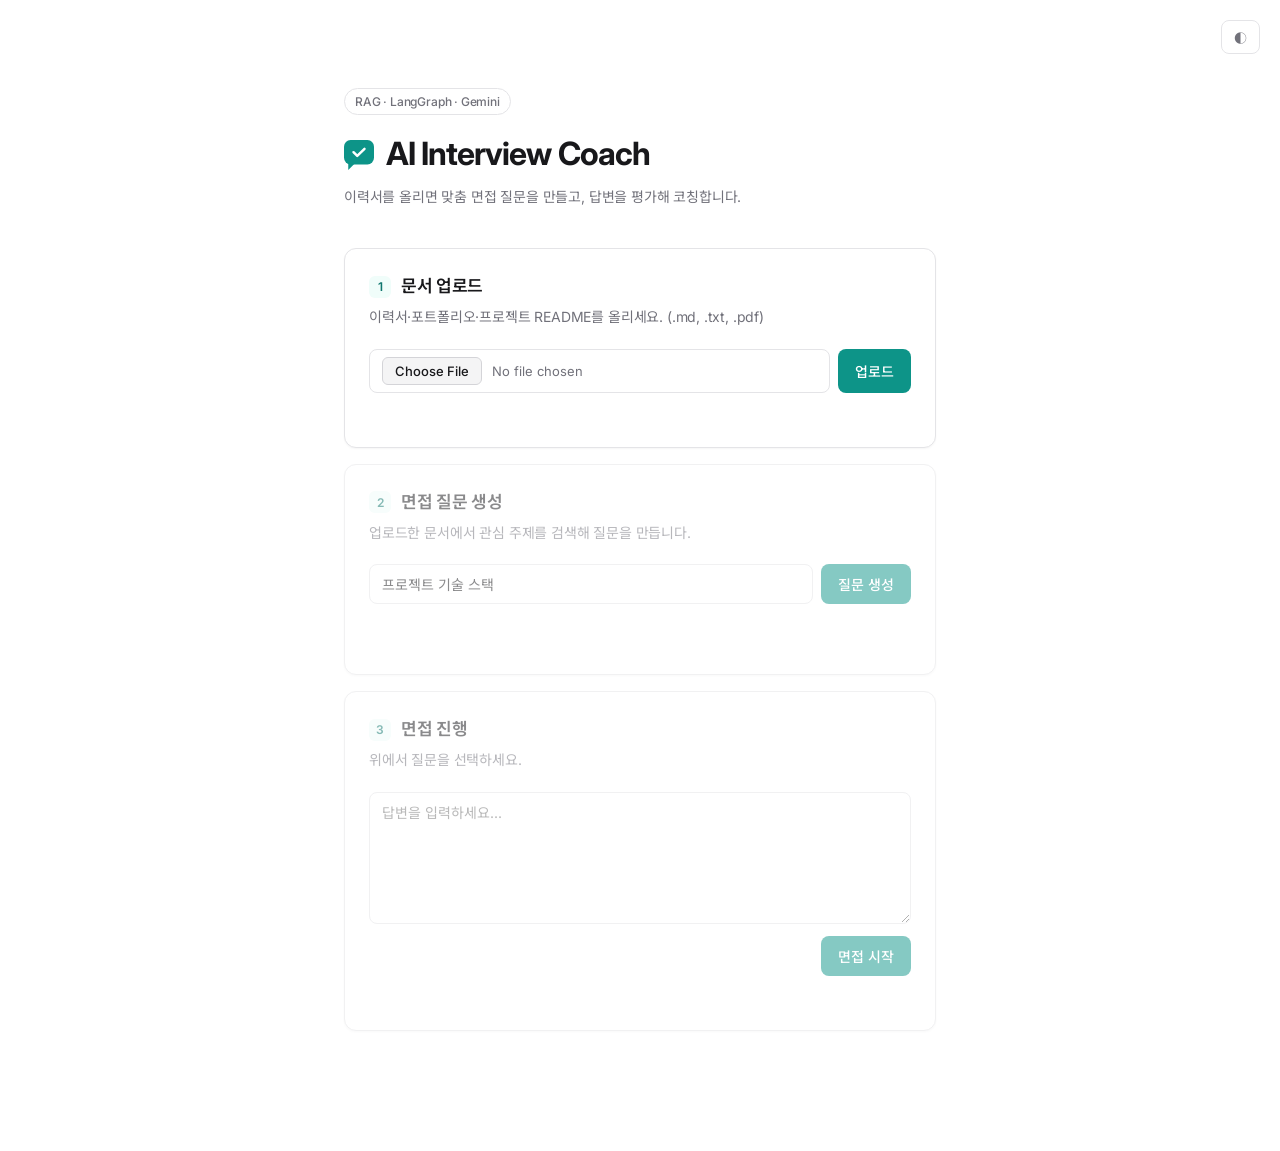
==== commit 94d943df: "feat: 말풍선 로고와 파비콘 추가 말풍선 안에 체크를 넣어 '답변을 평가한다'를 한 형태로 표현.  - 헤더 제목 옆에 인라인 SVG로 배치. fill을 var(--accent" ====
--- a/static/index.html
+++ b/static/index.html
@@ -4,6 +4,7 @@
   <meta charset="UTF-8">
   <meta name="viewport" content="width=device-width, initial-scale=1.0">
   <title>AI Interview Coach</title>
+  <link rel="icon" href="/static/favicon.svg" type="image/svg+xml">
   <link rel="preconnect" href="https://fonts.googleapis.com">
   <link rel="preconnect" href="https://fonts.gstatic.com" crossorigin>
   <link href="https://fonts.googleapis.com/css2?family=Inter:wght@400;500;600;700&family=Noto+Sans+KR:wght@400;500;700&display=swap" rel="stylesheet">
@@ -16,7 +17,15 @@
 
   <header>
     <div class="badge">RAG · LangGraph · Gemini</div>
-    <h1>AI Interview Coach</h1>
+    <h1>
+      <!-- fill을 var(--accent)로 두어 다크 모드에서 밝은 틸로 함께 바뀐다 -->
+      <svg class="logo" viewBox="0 0 64 64" fill="none" aria-hidden="true">
+        <rect width="64" height="52" rx="14" fill="var(--accent)"/>
+        <path d="M9 50 L9 64 L23 50 Z" fill="var(--accent)"/>
+        <path d="M20.25 26 L28.25 34 L43.75 19" stroke="var(--accent-fg)" stroke-width="5.25" stroke-linecap="round" stroke-linejoin="round"/>
+      </svg>
+      AI Interview Coach
+    </h1>
     <p class="subtitle">이력서를 올리면 맞춤 면접 질문을 만들고, 답변을 평가해 코칭합니다.</p>
   </header>
 
--- a/static/style.css
+++ b/static/style.css
@@ -144,11 +144,16 @@
   font-weight: 700;
   letter-spacing: -0.03em;
   line-height: 1.2;
-}
+  display: flex;
+  align-items: center;
+  gap: 12px;
+}
+/* 말풍선 꼬리가 아래로 뻗어 있어, 글자와 시각적 중심을 맞추려면 살짝 올려야 한다 */
+.logo { width: 30px; height: 30px; flex-shrink: 0; margin-top: 2px; }
 .subtitle {
   color: var(--text-soft);
   margin: 12px 0 0;
-  font-size: 16px;
+  font-size: 14px;
 }
 
 /* ===== 레이아웃 ===== */
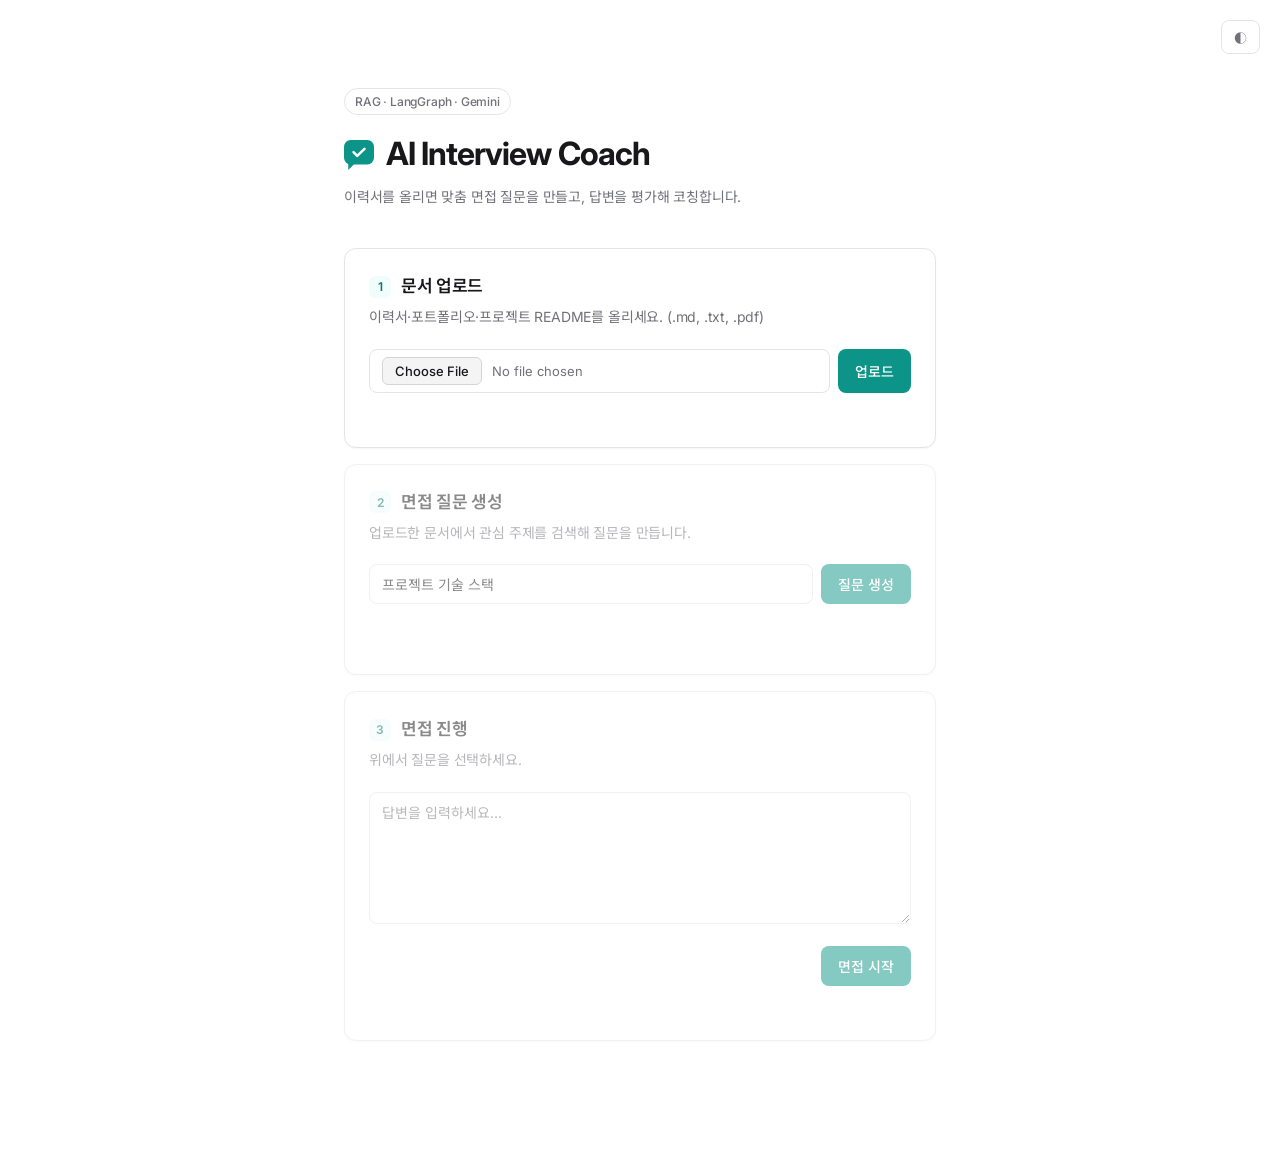
==== commit ed06d399: "feat: 면접 종료 버튼과 요약 모달 추가, 감점 표시 개선 - 종료 버튼을 만들고 확인창에서 경고. 하단 안내 문구는 제거하고 목록을 잠근 모습으로 대체 - 감점 점수를 점수 " ====
--- a/static/index.html
+++ b/static/index.html
@@ -70,19 +70,48 @@
 
       <div id="answer-area">
         <textarea id="answer-input" placeholder="답변을 입력하세요..." rows="5"></textarea>
-        <button id="submit-btn">면접 시작</button>
+        <div class="answer-actions">
+          <!-- 남은 턴을 채우지 않고 중간에 끝낼 수 있는 유일한 출구 -->
+          <button id="end-session-btn" class="secondary" hidden>면접 종료</button>
+          <button id="submit-btn">면접 시작</button>
+        </div>
       </div>
 
       <div class="status" id="interview-status"></div>
 
+      <!-- 고정 지식에 근거가 없어 채점을 보류했을 때 (Phase 17).
+           이어갈지 끝낼지는 사용자가 정한다 -->
+      <div class="session-end" id="scope-choice" hidden>
+        <p id="scope-message"></p>
+        <button id="scope-continue-btn">다른 질문으로 계속하기</button>
+        <button id="scope-end-btn" class="secondary">면접 종료</button>
+      </div>
+
       <!-- 세션 종료 안내 -->
       <div class="session-end" id="session-end" hidden>
         <p id="end-message"></p>
+        <button id="summary-btn" class="secondary">요약 다시 보기</button>
         <button id="restart-btn">다른 질문으로 다시 시작</button>
       </div>
     </section>
   </main>
 
+  <!-- 면접이 끝나면 전체를 한 화면에서 되짚어 볼 수 있게 하는 요약.
+       타임라인은 위아래로 길어서 흐름과 총평이 한눈에 안 들어온다 -->
+  <div class="modal-backdrop" id="summary-modal" hidden>
+    <div class="modal" role="dialog" aria-modal="true" aria-labelledby="summary-title">
+      <div class="modal-head">
+        <h3 id="summary-title">모의 면접 요약</h3>
+        <button id="summary-close" class="icon-btn" aria-label="닫기">&times;</button>
+      </div>
+      <div class="modal-body" id="summary-body"></div>
+      <div class="modal-foot">
+        <button id="summary-close-btn" class="secondary">닫고 기록 보기</button>
+        <button id="summary-restart-btn">다른 질문으로 다시 시작</button>
+      </div>
+    </div>
+  </div>
+
   <script src="/static/app.js"></script>
 </body>
 </html>
--- a/static/style.css
+++ b/static/style.css
@@ -225,6 +225,13 @@
    글을 다 쓰고 시선이 끝나는 자리라 다음 동작을 찾기 쉽다 */
 #answer-area { display: flex; flex-direction: column; align-items: flex-end; }
 #answer-area textarea { width: 100%; }
+/* 종료는 제출 왼쪽에 둔다. 주 동작(제출)이 시선이 끝나는 오른쪽 끝을 지키고,
+   되돌릴 수 없는 종료는 한 칸 물러나 있어야 잘못 누를 일이 줄어든다 */
+.answer-actions { display: flex; gap: 8px; align-items: center; margin-top: 10px; }
+
+/* 세션이 도는 동안 질문 목록을 눌리지 않게 한다.
+   왜 안 되는지 문구로 설명하는 대신 잠긴 모습으로 보여준다 */
+.question-list.locked li { pointer-events: none; opacity: 0.45; }
 
 button {
   padding: 9px 16px;
@@ -379,6 +386,67 @@
 .score-badge.mid  { background: var(--mid-bg);  color: var(--mid);  border-color: var(--mid-border); }
 .score-badge.bad  { background: var(--bad-bg);  color: var(--bad);  border-color: var(--bad-border); }
 
+/* ===== 연차 레벨 뱃지 ===== */
+.level-badge {
+  padding: 3px 9px; border-radius: 6px;
+  font-size: 12px; font-weight: 500;
+  border: 1px solid var(--border-strong);
+  color: var(--text-soft);
+}
+/* 레벨은 점수와 달리 우열이 아니라 성격에 가까우므로, 색을 세게 쓰지 않고
+   시니어만 포인트색으로 구분한다 */
+.level-badge.senior { border-color: var(--accent); color: var(--accent-text); }
+
+/* ===== 감점 내역 ===== */
+/* 근거가 없어 채점을 보류했을 때의 안내 (Phase 17).
+   점수 대신 나오는 자리라 오류처럼 보이지 않게 중립적인 톤으로 둔다 */
+.scope-notice {
+  margin: 0 0 4px; padding: 14px 16px;
+  border-radius: var(--radius-sm);
+  background: var(--subtle-bg);
+  border: 1px solid var(--border);
+  color: var(--text-soft);
+}
+/* 주 동작이 아닌 버튼. 되돌릴 수 없는 동작(종료)이 제출보다 눈에 띄면 안 된다 */
+button.secondary {
+  background: transparent;
+  color: var(--text-soft);
+  border: 1px solid var(--border);
+}
+button.secondary:hover {
+  background: var(--subtle-bg);
+  color: var(--text);
+}
+#scope-choice button.secondary { margin-left: 8px; }
+
+.deductions {
+  margin-top: 14px; padding: 14px 16px;
+  border-radius: var(--radius-sm);
+  background: var(--surface);
+  border: 1px solid var(--border);
+}
+.deductions h4 { margin-top: 0; }
+.deductions ul { list-style: none; padding: 0; margin: 6px 0 0; }
+.deductions li {
+  display: flex; gap: 8px; align-items: baseline;
+  font-size: 14px; color: var(--text-soft);
+  margin-bottom: 6px;
+}
+.deductions li:last-child { margin-bottom: 0; }
+/* 점수 뱃지와 같은 형태로 맞춘다. 기술·완성도가 초록 칩으로 보이니
+   감점도 같은 문법의 빨간 칩이어야 "점수를 깎은 값"으로 바로 읽힌다 */
+.deduct-points {
+  flex-shrink: 0;
+  padding: 3px 9px; border-radius: 6px;
+  font-size: 12px; font-weight: 600;
+  background: var(--bad-bg);
+  color: var(--bad);
+  border: 1px solid var(--bad-border);
+  font-variant-numeric: tabular-nums;
+  min-width: 34px;
+  text-align: center;
+}
+
 /* ===== 코칭 블록 ===== */
 .coaching {
   margin-top: 16px; padding: 16px;
@@ -405,6 +473,72 @@
   margin-top: 16px; padding-top: 12px;
   border-top: 1px solid var(--border);
 }
+
+/* ===== 종료 후 요약 모달 ===== */
+body.modal-open { overflow: hidden; }
+.modal-backdrop {
+  position: fixed; inset: 0; z-index: 50;
+  display: flex; align-items: center; justify-content: center;
+  padding: 24px;
+  background: rgba(0, 0, 0, 0.45);
+}
+.modal {
+  display: flex; flex-direction: column;
+  width: 100%; max-width: 640px; max-height: 85vh;
+  background: var(--card);
+  border: 1px solid var(--border);
+  border-radius: var(--radius);
+  box-shadow: 0 20px 50px rgba(0, 0, 0, 0.25);
+}
+.modal-head {
+  display: flex; align-items: center; justify-content: space-between;
+  padding: 20px 24px 14px;
+  border-bottom: 1px solid var(--border);
+}
+.modal-head h3 { margin: 0; font-size: 17px; }
+.icon-btn {
+  background: transparent; border: none; color: var(--text-faint);
+  font-size: 22px; line-height: 1; padding: 2px 8px; cursor: pointer;
+}
+.icon-btn:hover { color: var(--text); background: transparent; }
+/* 턴이 쌓이면 길어지므로 본문만 스크롤하고 머리말·꼬리말은 고정한다 */
+.modal-body { overflow-y: auto; padding: 18px 24px; }
+.modal-foot {
+  display: flex; justify-content: flex-end; gap: 8px;
+  padding: 14px 24px 20px;
+  border-top: 1px solid var(--border);
+}
+
+.summary-overview {
+  display: flex; gap: 10px; flex-wrap: wrap;
+  margin-bottom: 18px;
+}
+.summary-stat {
+  flex: 1; min-width: 110px;
+  padding: 12px 14px;
+  background: var(--subtle-bg);
+  border: 1px solid var(--border);
+  border-radius: var(--radius-sm);
+}
+.summary-stat-label { display: block; font-size: 12px; color: var(--text-faint); margin-bottom: 4px; }
+.summary-stat strong { font-size: 20px; font-variant-numeric: tabular-nums; }
+.summary-stat strong.good { color: var(--good); }
+.summary-stat strong.mid  { color: var(--mid); }
+.summary-stat strong.bad  { color: var(--bad); }
+
+.summary-turn {
+  padding: 16px 0;
+  border-top: 1px solid var(--border);
+}
+.summary-turn-head { display: flex; align-items: center; gap: 8px; flex-wrap: wrap; margin-bottom: 10px; }
+.summary-field { margin-bottom: 10px; }
+.summary-field:last-child { margin-bottom: 0; }
+.summary-field > span {
+  display: block; font-size: 12px; font-weight: 600;
+  color: var(--text-faint); margin-bottom: 3px;
+}
+.summary-field p { margin: 0; font-size: 14px; color: var(--text-soft); }
+.summary-field ul { margin: 0; padding-left: 18px; font-size: 14px; color: var(--text-soft); }
 
 /* ===== 반응형 ===== */
 @media (max-width: 560px) {
@@ -415,4 +549,8 @@
   .upload-row { flex-direction: column; }
   .upload-row button { width: 100%; }
   .toggles { top: 12px; right: 12px; }
-}
+  .modal-backdrop { padding: 12px; }
+  .modal { max-height: 92vh; }
+  .modal-head, .modal-body, .modal-foot { padding-left: 16px; padding-right: 16px; }
+  .summary-overview { gap: 8px; }
+}
